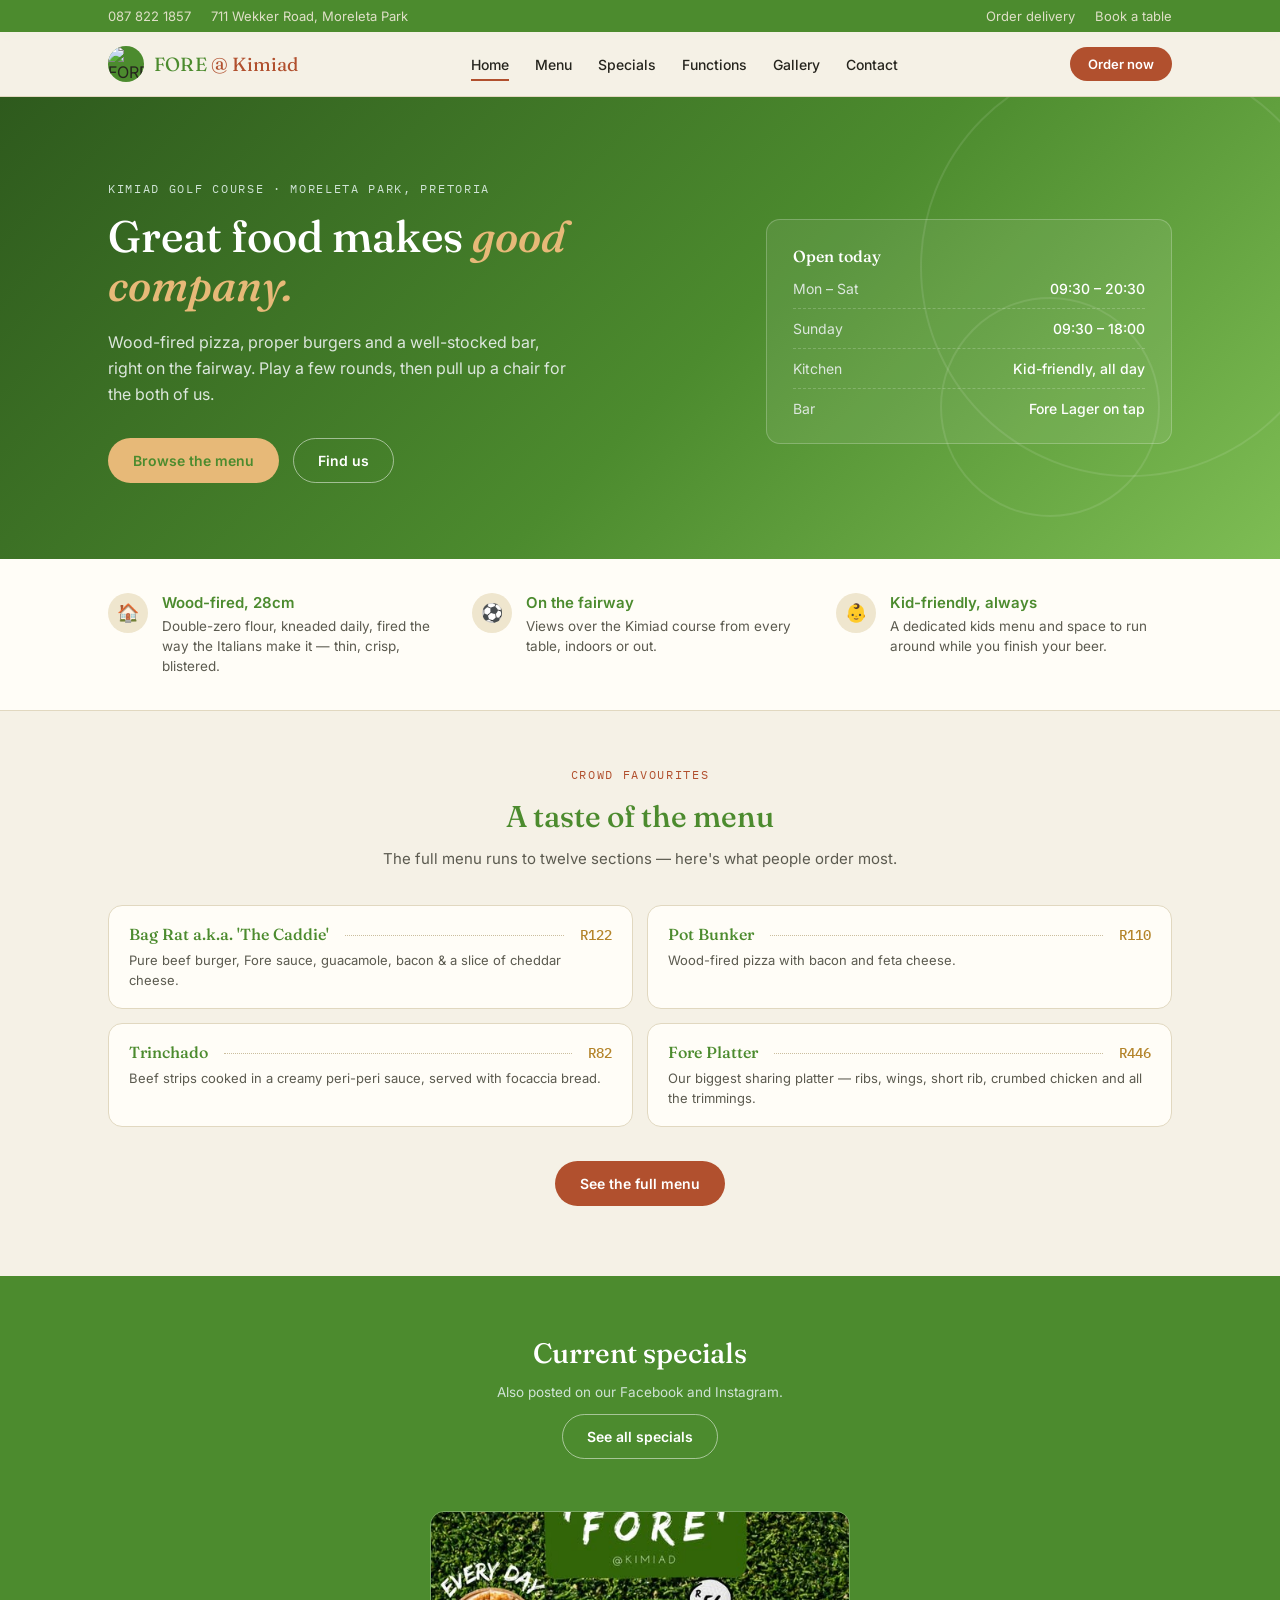
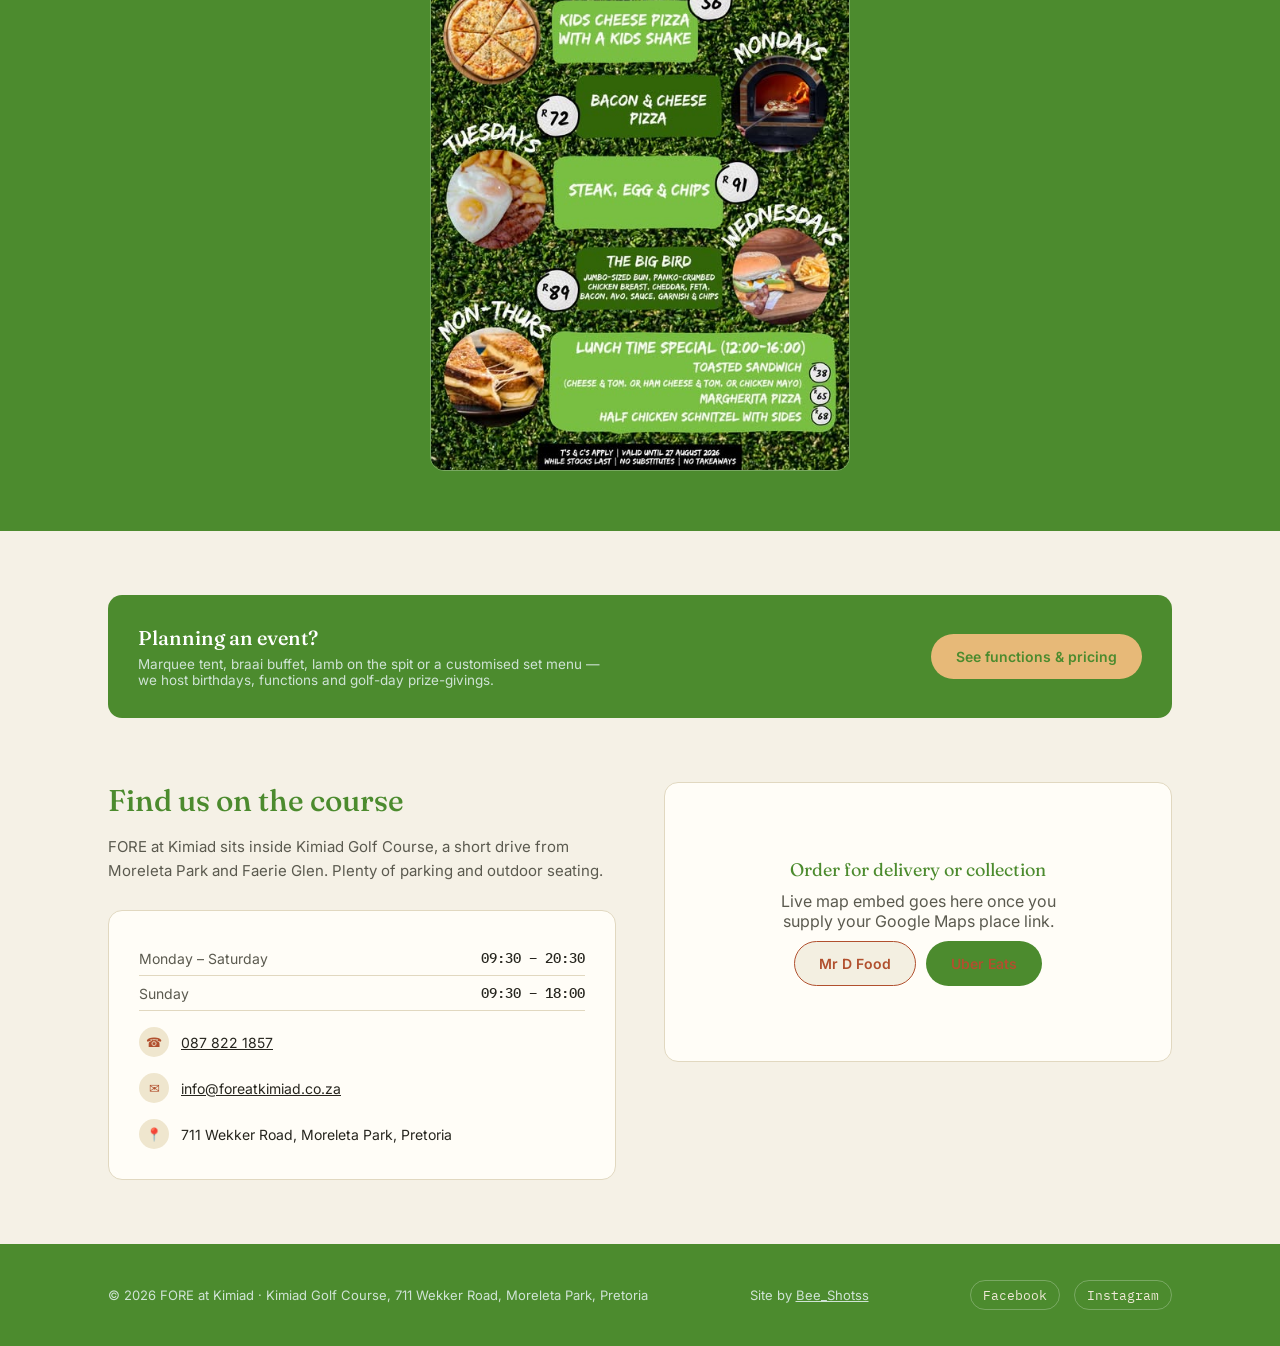
==== index.html @ 16adecd0 "Initial commit" ====
<!DOCTYPE html>
<html lang="en">
<head>
<meta charset="UTF-8">
<meta name="viewport" content="width=device-width, initial-scale=1.0">
<title>FORE at Kimiad — Golf course pub & grill, Moreleta Park</title>
<meta name="description" content="Wood-fired pizza, burgers and a full bar at FORE at Kimiad, inside Kimiad Golf Course, Moreleta Park, Pretoria.">
<link rel="preconnect" href="https://fonts.googleapis.com">
<link rel="preconnect" href="https://fonts.gstatic.com" crossorigin>
<link href="https://fonts.googleapis.com/css2?family=Fraunces:ital,opsz,wght@0,9..144,400;0,9..144,500;0,9..144,600;1,9..144,500&family=Inter:wght@400;500;600&family=IBM+Plex+Mono:wght@400;500&display=swap" rel="stylesheet">
<link rel="stylesheet" href="style.css">
</head>
<body>

<div class="topbar">
  <div class="wrap">
    <div class="topbar-links">
      <a href="tel:0878221857">087 822 1857</a>
      <a href="https://www.google.com/maps/place/711+Wekker+Road,+Moreleta+Park">711 Wekker Road, Moreleta Park</a>
    </div>
    <div class="topbar-links">
      <a href="contact.html#order">Order delivery</a>
      <a href="contact.html">Book a table</a>
    </div>
  </div>
</div>

<nav>
  <div class="wrap">
    <a class="brand" href="index.html">
      <img class="brand-mark" src="images/logo.png" alt="FORE at Kimiad logo">
      <span class="brand-name">FORE <span>@ Kimiad</span></span>
    </a>
    <ul class="navlinks">
      <li><a href="index.html" class="active">Home</a></li>
<li><a href="menu.html">Menu</a></li>
<li><a href="specials.html">Specials</a></li>
<li><a href="functions.html">Functions</a></li>
<li><a href="gallery.html">Gallery</a></li>
<li><a href="contact.html">Contact</a></li>

    </ul>
    <a class="nav-cta" href="contact.html#order">Order now</a>
  </div>
</nav>

<header class="hero">
  <div class="hero-flag"></div>
  <div class="hero-flag two"></div>
  <div class="wrap">
    <div>
      <div class="eyebrow">Kimiad Golf Course &middot; Moreleta Park, Pretoria</div>
      <h1>Great food makes <em>good company.</em></h1>
      <p>Wood-fired pizza, proper burgers and a well-stocked bar, right on the fairway. Play a few rounds, then pull up a chair for the both of us.</p>
      <div class="hero-ctas">
        <a class="btn btn-primary" href="menu.html">Browse the menu</a>
        <a class="btn btn-ghost" href="contact.html">Find us</a>
      </div>
    </div>
    <div class="hero-card">
      <h3>Open today</h3>
      <ul>
        <li>Mon &ndash; Sat <b>09:30 &ndash; 20:30</b></li>
        <li>Sunday <b>09:30 &ndash; 18:00</b></li>
        <li>Kitchen <b>Kid-friendly, all day</b></li>
        <li>Bar <b>Fore Lager on tap</b></li>
      </ul>
    </div>
  </div>
</header>

<section class="strip">
  <div class="wrap">
    <div class="strip-item">
      <div class="strip-ico">&#127968;</div>
      <div><h4>Wood-fired, 28cm</h4><p>Double-zero flour, kneaded daily, fired the way the Italians make it &mdash; thin, crisp, blistered.</p></div>
    </div>
    <div class="strip-item">
      <div class="strip-ico">&#9917;</div>
      <div><h4>On the fairway</h4><p>Views over the Kimiad course from every table, indoors or out.</p></div>
    </div>
    <div class="strip-item">
      <div class="strip-ico">&#128118;</div>
      <div><h4>Kid-friendly, always</h4><p>A dedicated kids menu and space to run around while you finish your beer.</p></div>
    </div>
  </div>
</section>

<section class="menu-section" style="padding-bottom:70px;">
  <div class="wrap">
    <div class="menu-head">
      <div class="eyebrow">Crowd favourites</div>
      <h2>A taste of the menu</h2>
      <p>The full menu runs to twelve sections &mdash; here's what people order most.</p>
    </div>
    <div class="card-grid" style="margin-top:34px;">
      <div class="dish"><div class="dish-top"><span class="dish-name">Bag Rat a.k.a. 'The Caddie'</span><span class="dish-leader"></span><span class="dish-price">R122</span></div><p class="dish-desc">Pure beef burger, Fore sauce, guacamole, bacon & a slice of cheddar cheese.</p></div>
      <div class="dish"><div class="dish-top"><span class="dish-name">Pot Bunker</span><span class="dish-leader"></span><span class="dish-price">R110</span></div><p class="dish-desc">Wood-fired pizza with bacon and feta cheese.</p></div>
      <div class="dish"><div class="dish-top"><span class="dish-name">Trinchado</span><span class="dish-leader"></span><span class="dish-price">R82</span></div><p class="dish-desc">Beef strips cooked in a creamy peri-peri sauce, served with focaccia bread.</p></div>
      <div class="dish"><div class="dish-top"><span class="dish-name">Fore Platter</span><span class="dish-leader"></span><span class="dish-price">R446</span></div><p class="dish-desc">Our biggest sharing platter &mdash; ribs, wings, short rib, crumbed chicken and all the trimmings.</p></div>
    </div>
    <div style="text-align:center;margin-top:34px;">
      <a class="btn btn-rust" href="menu.html">See the full menu</a>
    </div>
  </div>
</section>

<section class="specials" id="specials">
  <div class="wrap" style="justify-content:center;">
    <div class="specials-head">
      <h2>Current specials</h2>
      <p>Also posted on our Facebook and Instagram.</p>
      <a class="btn btn-ghost" href="specials.html">See all specials</a>
    </div>

    <img src="images/current-specials.jpg" alt="FORE @ Kimiad current specials board" style="max-width:420px;width:100%;border-radius:var(--radius);border:1px solid rgba(255,255,255,.25);">
  </div>
</section>

<section class="func-section" style="padding-bottom:0;">
  <div class="wrap">
    <div class="func-banner" style="margin-top:0;">
      <div>
        <h3>Planning an event?</h3>
        <p>Marquee tent, braai buffet, lamb on the spit or a customised set menu &mdash; we host birthdays, functions and golf-day prize-givings.</p>
      </div>
      <a class="btn btn-primary" href="functions.html">See functions &amp; pricing</a>
    </div>
  </div>
</section>

<section class="info" id="contact">
  <div class="wrap">
    <div>
      <h2>Find us on the course</h2>
      <p class="lead">FORE at Kimiad sits inside Kimiad Golf Course, a short drive from Moreleta Park and Faerie Glen. Plenty of parking and outdoor seating.</p>
      <div class="info-card">
        <table class="hours">
          <tr><td>Monday &ndash; Saturday</td><td>09:30 &ndash; 20:30</td></tr>
          <tr><td>Sunday</td><td>09:30 &ndash; 18:00</td></tr>
        </table>
        <div class="contact-row"><div class="contact-ico">&#9742;</div><a href="tel:0878221857">087 822 1857</a></div>
        <div class="contact-row"><div class="contact-ico">&#9993;</div><a href="mailto:info@foreatkimiad.co.za">info@foreatkimiad.co.za</a></div>
        <div class="contact-row"><div class="contact-ico">&#128205;</div><span>711 Wekker Road, Moreleta Park, Pretoria</span></div>
      </div>
    </div>
    <div class="map-block" id="order">
      <div style="font-family:'Fraunces',serif;font-size:18px;color:var(--green);">Order for delivery or collection</div>
      <p style="margin:0;max-width:280px;">Live map embed goes here once you supply your Google Maps place link.</p>
      <div style="display:flex;gap:10px;">
        <a href="https://www.mrdfood.com/" class="btn btn-mrd">Mr D Food</a>
        <a href="https://www.ubereats.com/za" class="btn btn-green">Uber Eats</a>
      </div>
    </div>
  </div>
</section>

<footer>
  <div class="wrap">
    <div>&copy; <span id="year"></span> FORE at Kimiad &middot; Kimiad Golf Course, 711 Wekker Road, Moreleta Park, Pretoria</div>
    <div>Site by <a href="https://baloyi.netlify.app/" target="_blank" rel="noopener noreferrer" style="color:var(--white);">Bee_Shotss</a></div>
    <div class="foot-social">
      <a href="http://facebook.com/ForeKimiad">Facebook</a>
      <a href="http://www.instagram.com/fore_at_kimiad/">Instagram</a>
    </div>
  </div>
</footer>
<script>
  document.getElementById("year").textContent = new Date().getFullYear();
</script>
</body>
</html>
---- style.css ----
:root{
  --bg:#F5F1E6;
  --card:#FFFDF7;
  --green:#4C8B2E;
  --green-light:#7EBD54;
  --green-deep:#2E5A1D;
  --rust:#B1502E;
  --gold:#B4842A;
  --ink:#26251E;
  --ink-soft:#5B5A4F;
  --border:#E1D8C0;
  --border-strong:#CBBE9E;
  --radius:14px;
}
*{box-sizing:border-box;}
html{scroll-behavior:smooth;}
body{
  margin:0;
  background:var(--bg);
  color:var(--ink);
  font-family:'Inter',sans-serif;
  -webkit-font-smoothing:antialiased;
}
img{max-width:100%;display:block;}
a{color:inherit;}
.wrap{max-width:1120px;margin:0 auto;padding:0 28px;}
h1,h2,h3{font-family:'Fraunces',serif;font-weight:500;margin:0;color:var(--green);}

/* ---------- Top bar ---------- */
.topbar{background:var(--green);color:#EFE9D8;font-size:13px;}
.topbar .wrap{display:flex;justify-content:space-between;align-items:center;padding-top:8px;padding-bottom:8px;flex-wrap:wrap;gap:6px;}
.topbar a{text-decoration:none;opacity:.9;}
.topbar a:hover{opacity:1;text-decoration:underline;}
.topbar-links{display:flex;gap:20px;flex-wrap:wrap;}

/* ---------- Nav ---------- */
nav{
  position:sticky;top:0;z-index:40;
  background:rgba(245,241,230,0.94);
  backdrop-filter:blur(6px);
  border-bottom:1px solid var(--border);
}
nav .wrap{display:flex;align-items:center;justify-content:space-between;padding-top:14px;padding-bottom:14px;}
.brand{display:flex;align-items:center;gap:10px;text-decoration:none;}
.brand-mark{width:36px;height:36px;border-radius:50%;object-fit:cover;flex-shrink:0;background:var(--green);}
.brand-name{font-family:'Fraunces',serif;font-size:19px;color:var(--green);letter-spacing:.2px;}
.brand-name span{color:var(--rust);}
.navlinks{display:flex;gap:26px;list-style:none;margin:0;padding:0;font-size:14px;font-weight:500;}
.navlinks a{text-decoration:none;color:var(--ink);padding:6px 0;border-bottom:2px solid transparent;}
.navlinks a:hover,.navlinks a.active{border-bottom-color:var(--rust);}
.nav-cta{background:var(--rust);color:#fff;padding:9px 18px;border-radius:30px;font-size:13px;font-weight:600;text-decoration:none;white-space:nowrap;}

/* ---------- Page header (non-hero pages) ---------- */
.page-header{background:linear-gradient(135deg,var(--green-deep) 0%, var(--green) 55%, var(--green-light) 100%);color:#F3EFE1;padding:56px 0 48px;}
.page-header .eyebrow{font-family:'IBM Plex Mono',monospace;font-size:12px;letter-spacing:.14em;text-transform:uppercase;color:#CFE3D5;margin-bottom:12px;}
.page-header h1{color:#fff;font-size:36px;}
.page-header p{color:#DCE7DD;max-width:560px;margin-top:12px;font-size:15px;line-height:1.6;}

/* ---------- Hero (home) ---------- */
.hero{position:relative;overflow:hidden;background:linear-gradient(135deg,var(--green-deep) 0%, var(--green) 55%, var(--green-light) 100%);color:#F3EFE1;}
.hero .wrap{position:relative;z-index:2;padding-top:84px;padding-bottom:76px;display:grid;grid-template-columns:1.2fr .8fr;gap:48px;align-items:center;}
.hero-flag{position:absolute;opacity:.10;right:-60px;top:-40px;width:420px;height:420px;border:2px solid #fff;border-radius:50%;}
.hero-flag.two{right:120px;top:200px;width:220px;height:220px;}
.eyebrow{font-family:'IBM Plex Mono',monospace;font-size:12px;letter-spacing:.14em;text-transform:uppercase;color:#CFE3D5;margin-bottom:16px;}
.hero h1{color:#fff;font-size:44px;line-height:1.12;max-width:520px;}
.hero h1 em{font-style:italic;color:#E7B978;}
.hero p{margin-top:18px;font-size:16px;line-height:1.65;max-width:460px;color:#DCE7DD;}
.hero-ctas{display:flex;gap:14px;margin-top:30px;flex-wrap:wrap;}
.btn{display:inline-flex;align-items:center;gap:8px;padding:13px 24px;border-radius:30px;font-weight:600;font-size:14px;text-decoration:none;border:1.5px solid transparent;transition:transform .15s ease;cursor:pointer;}
.btn:hover{transform:translateY(-1px);}
.btn-primary{background:#E7B978;color:var(--green);}
.btn-ghost{border-color:rgba(255,255,255,.5);color:#fff;}
.btn-rust{background:var(--rust);color:#fff;}
.btn-green{background:var(--green);color:#fff;}
.btn-mrd{background:#F3EFE1;color:var(--green);border:1.5px solid var(--rust);}
.hero-card{background:rgba(255,255,255,.08);border:1px solid rgba(255,255,255,.22);border-radius:var(--radius);padding:26px;font-size:14px;}
.hero-card h3{color:#fff;font-size:16px;margin-bottom:14px;}
.hero-card ul{list-style:none;margin:0;padding:0;display:flex;flex-direction:column;gap:11px;}
.hero-card li{display:flex;justify-content:space-between;gap:12px;color:#DCE7DD;border-bottom:1px dashed rgba(255,255,255,.2);padding-bottom:11px;}
.hero-card li:last-child{border-bottom:none;padding-bottom:0;}
.hero-card li b{color:#fff;font-weight:500;}

/* ---------- Strip ---------- */
.strip{background:var(--card);border-bottom:1px solid var(--border);}
.strip .wrap{display:grid;grid-template-columns:repeat(3,1fr);gap:28px;padding-top:34px;padding-bottom:34px;}
.strip-item{display:flex;gap:14px;align-items:flex-start;}
.strip-ico{width:40px;height:40px;border-radius:50%;background:#EFE6CE;color:var(--rust);display:flex;align-items:center;justify-content:center;font-size:18px;flex-shrink:0;font-family:'Fraunces',serif;}
.strip-item h4{margin:0 0 4px;font-size:15px;font-weight:600;color:var(--green);font-family:'Inter',sans-serif;}
.strip-item p{margin:0;font-size:13.5px;color:var(--ink-soft);line-height:1.5;}

/* ---------- Menu section ---------- */
.menu-section{padding:56px 0 90px;}
.menu-head{text-align:center;max-width:600px;margin:0 auto 10px;}
.menu-head .eyebrow{color:var(--rust);text-align:center;justify-content:center;}
.menu-head h2{font-size:30px;margin-top:8px;}
.menu-head p{color:var(--ink-soft);margin-top:12px;font-size:15px;line-height:1.6;}

.tab-bar-outer{position:sticky;top:64px;z-index:30;background:var(--bg);padding:26px 0 18px;border-bottom:1px solid var(--border);}
.tab-bar{display:flex;gap:8px;overflow-x:auto;padding-bottom:4px;scrollbar-width:none;}
.tab-bar::-webkit-scrollbar{display:none;}
.tab-btn{
  flex:0 0 auto;
  font-family:'IBM Plex Mono',monospace;
  font-size:12.5px;
  background:var(--card);
  border:1px solid var(--border-strong);
  color:var(--ink-soft);
  padding:9px 16px;
  border-radius:30px;
  cursor:pointer;
  white-space:nowrap;
  transition:all .15s ease;
}
.tab-btn .n{color:var(--rust);margin-right:6px;}
.tab-btn:hover{border-color:var(--rust);color:var(--ink);}
.tab-btn.active{background:var(--green);border-color:var(--green);color:#F3EFE1;}
.tab-btn.active .n{color:#E7B978;}

.panel{display:none;}
.panel.active{display:block;animation:fade .25s ease;}
@keyframes fade{from{opacity:0;transform:translateY(4px);}to{opacity:1;transform:translateY(0);}}

.panel-intro{margin-bottom:22px;}
.panel-intro h3{font-size:22px;}
.panel-intro p{font-size:13.5px;color:var(--ink-soft);font-family:'Inter',sans-serif;margin-top:6px;max-width:640px;line-height:1.55;}

.sub-head{font-family:'Fraunces',serif;font-size:16px;color:var(--green);margin:30px 0 12px;}
.sub-head:first-child{margin-top:0;}

.card-grid{display:grid;grid-template-columns:1fr 1fr;gap:14px;}
.dish{
  background:var(--card);
  border:1px solid var(--border);
  border-radius:var(--radius);
  padding:18px 20px;
}
.dish-top{display:flex;justify-content:space-between;align-items:baseline;gap:12px;}
.dish-name{font-family:'Fraunces',serif;font-size:16px;color:var(--green);font-weight:500;}
.dish-leader{flex:1;border-bottom:1.5px dotted var(--border-strong);margin:0 4px;transform:translateY(-4px);}
.dish-price{font-family:'IBM Plex Mono',monospace;font-size:14px;color:var(--gold);font-weight:500;white-space:nowrap;}
.dish-desc{margin:7px 0 0;font-size:13px;color:var(--ink-soft);line-height:1.5;}
.dish-tags{margin-top:9px;display:flex;gap:6px;flex-wrap:wrap;}
.tag{font-size:10px;font-family:'IBM Plex Mono',monospace;letter-spacing:.03em;text-transform:uppercase;padding:3px 8px;border-radius:20px;background:#EFE6CE;color:var(--rust);}
.tag.new{background:#E7B978;color:#5C3A0E;}

/* simple list rows (drinks) */
.line-list{display:grid;grid-template-columns:1fr 1fr;gap:0 40px;}
.line-row{display:flex;justify-content:space-between;align-items:baseline;gap:10px;padding:9px 0;border-bottom:1px solid var(--border);font-size:13.5px;}
.line-row span:first-child{color:var(--ink);}
.line-row span:last-child{font-family:'IBM Plex Mono',monospace;color:var(--gold);white-space:nowrap;}

.note{margin-top:26px;font-size:12.5px;color:var(--ink-soft);border-left:2px solid var(--rust);padding-left:12px;}

/* ---------- Specials ---------- */
.specials{background:var(--green);color:#F3EFE1;padding:60px 0;}
.specials .wrap{display:flex;flex-direction:column;align-items:center;gap:22px;}
.special-card{border:1px solid rgba(255,255,255,.2);border-radius:var(--radius);padding:22px;}
.special-card .day{font-family:'IBM Plex Mono',monospace;font-size:12px;color:#E7B978;text-transform:uppercase;letter-spacing:.08em;}
.special-card h4{color:#fff;font-family:'Fraunces',serif;font-weight:500;font-size:18px;margin:10px 0 8px;}
.special-card p{margin:0;font-size:13.5px;color:#D9E4DA;line-height:1.55;}
.specials-head{display:flex;flex-direction:column;align-items:center;text-align:center;margin-bottom:30px;gap:14px;}
.specials-head h2{color:#fff;font-size:28px;}
.specials-head p{color:#CFE3D5;margin:0;font-size:13.5px;}

/* ---------- Functions ---------- */
.func-section{padding:64px 0;}
.func-grid{display:grid;grid-template-columns:repeat(3,1fr);gap:18px;margin-top:30px;}
.func-card{background:var(--card);border:1px solid var(--border);border-radius:var(--radius);padding:22px;}
.func-card .pill{display:inline-block;font-family:'IBM Plex Mono',monospace;font-size:11px;text-transform:uppercase;letter-spacing:.04em;background:#E4EBDD;color:#4C6B3B;padding:4px 10px;border-radius:20px;margin-bottom:12px;}
.func-card h4{font-size:17px;margin-bottom:6px;}
.func-card .price{font-family:'IBM Plex Mono',monospace;color:var(--gold);font-size:14px;margin-bottom:10px;}
.func-card p{font-size:13.5px;color:var(--ink-soft);line-height:1.55;margin:0;}
.func-banner{background:var(--green);color:#F3EFE1;border-radius:var(--radius);padding:30px;margin-top:38px;display:flex;justify-content:space-between;align-items:center;gap:20px;flex-wrap:wrap;}
.func-banner h3{color:#fff;font-size:20px;}
.func-banner p{margin:6px 0 0;color:#CFE3D5;font-size:13.5px;max-width:480px;}

/* ---------- Gallery ---------- */
.gallery-grid{display:grid;grid-template-columns:repeat(3,1fr);gap:14px;margin-top:34px;}
.gallery-tile{aspect-ratio:1/1;border-radius:var(--radius);background:var(--card);border:1px solid var(--border-strong);position:relative;overflow:hidden;color:#fff;font-size:12.5px;text-align:center;}
.gallery-tile img{width:100%;height:100%;display:block;object-fit:cover;}
.gallery-caption{position:absolute;right:0;bottom:0;left:0;padding:12px 10px 10px;background:linear-gradient(transparent,rgba(0,0,0,.78));font-weight:500;}

/* ---------- Info / location ---------- */
.info{padding:64px 0;}
.info .wrap{display:grid;grid-template-columns:1fr 1fr;gap:48px;align-items:start;}
.info h2{font-size:30px;margin-bottom:16px;}
.info p.lead{color:var(--ink-soft);font-size:15px;line-height:1.65;margin-bottom:26px;}
.hours{width:100%;border-collapse:collapse;font-size:14px;}
.hours td{padding:8px 0;border-bottom:1px solid var(--border);}
.hours td:first-child{color:var(--ink-soft);}
.hours td:last-child{text-align:right;font-family:'IBM Plex Mono',monospace;font-weight:500;}
.info-card{background:var(--card);border:1px solid var(--border);border-radius:var(--radius);padding:30px;}
.map-block{background:var(--card);border:1px solid var(--border);border-radius:var(--radius);min-height:280px;display:flex;align-items:center;justify-content:center;flex-direction:column;gap:10px;color:var(--ink-soft);text-align:center;padding:20px;}
.map-block a{color:var(--rust);font-weight:600;text-decoration:none;}
.contact-row{display:flex;gap:12px;align-items:center;margin-top:16px;font-size:14px;}
.contact-ico{width:30px;height:30px;border-radius:50%;background:#EFE6CE;color:var(--rust);display:flex;align-items:center;justify-content:center;font-size:13px;flex-shrink:0;}

form.contact-form{display:flex;flex-direction:column;gap:14px;}
form.contact-form input,form.contact-form textarea,form.contact-form select{
  font-family:'Inter',sans-serif;
  font-size:14px;
  padding:12px 14px;
  border:1px solid var(--border-strong);
  border-radius:8px;
  background:#fff;
  color:var(--ink);
}
form.contact-form label{font-size:12.5px;color:var(--ink-soft);margin-bottom:4px;display:block;}
form.contact-form textarea{resize:vertical;min-height:100px;}

/* ---------- Footer ---------- */
footer{background:var(--green);color:#CFE3D5;padding:36px 0;}
footer .wrap{display:flex;justify-content:space-between;align-items:center;flex-wrap:wrap;gap:14px;font-size:13px;}
.foot-social{display:flex;gap:14px;}
.foot-social a{color:#EFE9D8;text-decoration:none;font-family:'IBM Plex Mono',monospace;font-size:12.5px;border:1px solid rgba(255,255,255,.25);padding:6px 12px;border-radius:20px;}

@media (max-width: 860px){
  .navlinks{display:none;}
  .hero .wrap{grid-template-columns:1fr;padding-top:52px;padding-bottom:52px;}
  .hero h1{font-size:32px;}
  .strip .wrap{grid-template-columns:1fr;gap:20px;}
  .card-grid,.line-list{grid-template-columns:1fr;}
  .info .wrap{grid-template-columns:1fr;}
  .func-grid{grid-template-columns:1fr;}
  .gallery-grid{grid-template-columns:repeat(2,1fr);}
  .tab-bar-outer{top:0;}
}
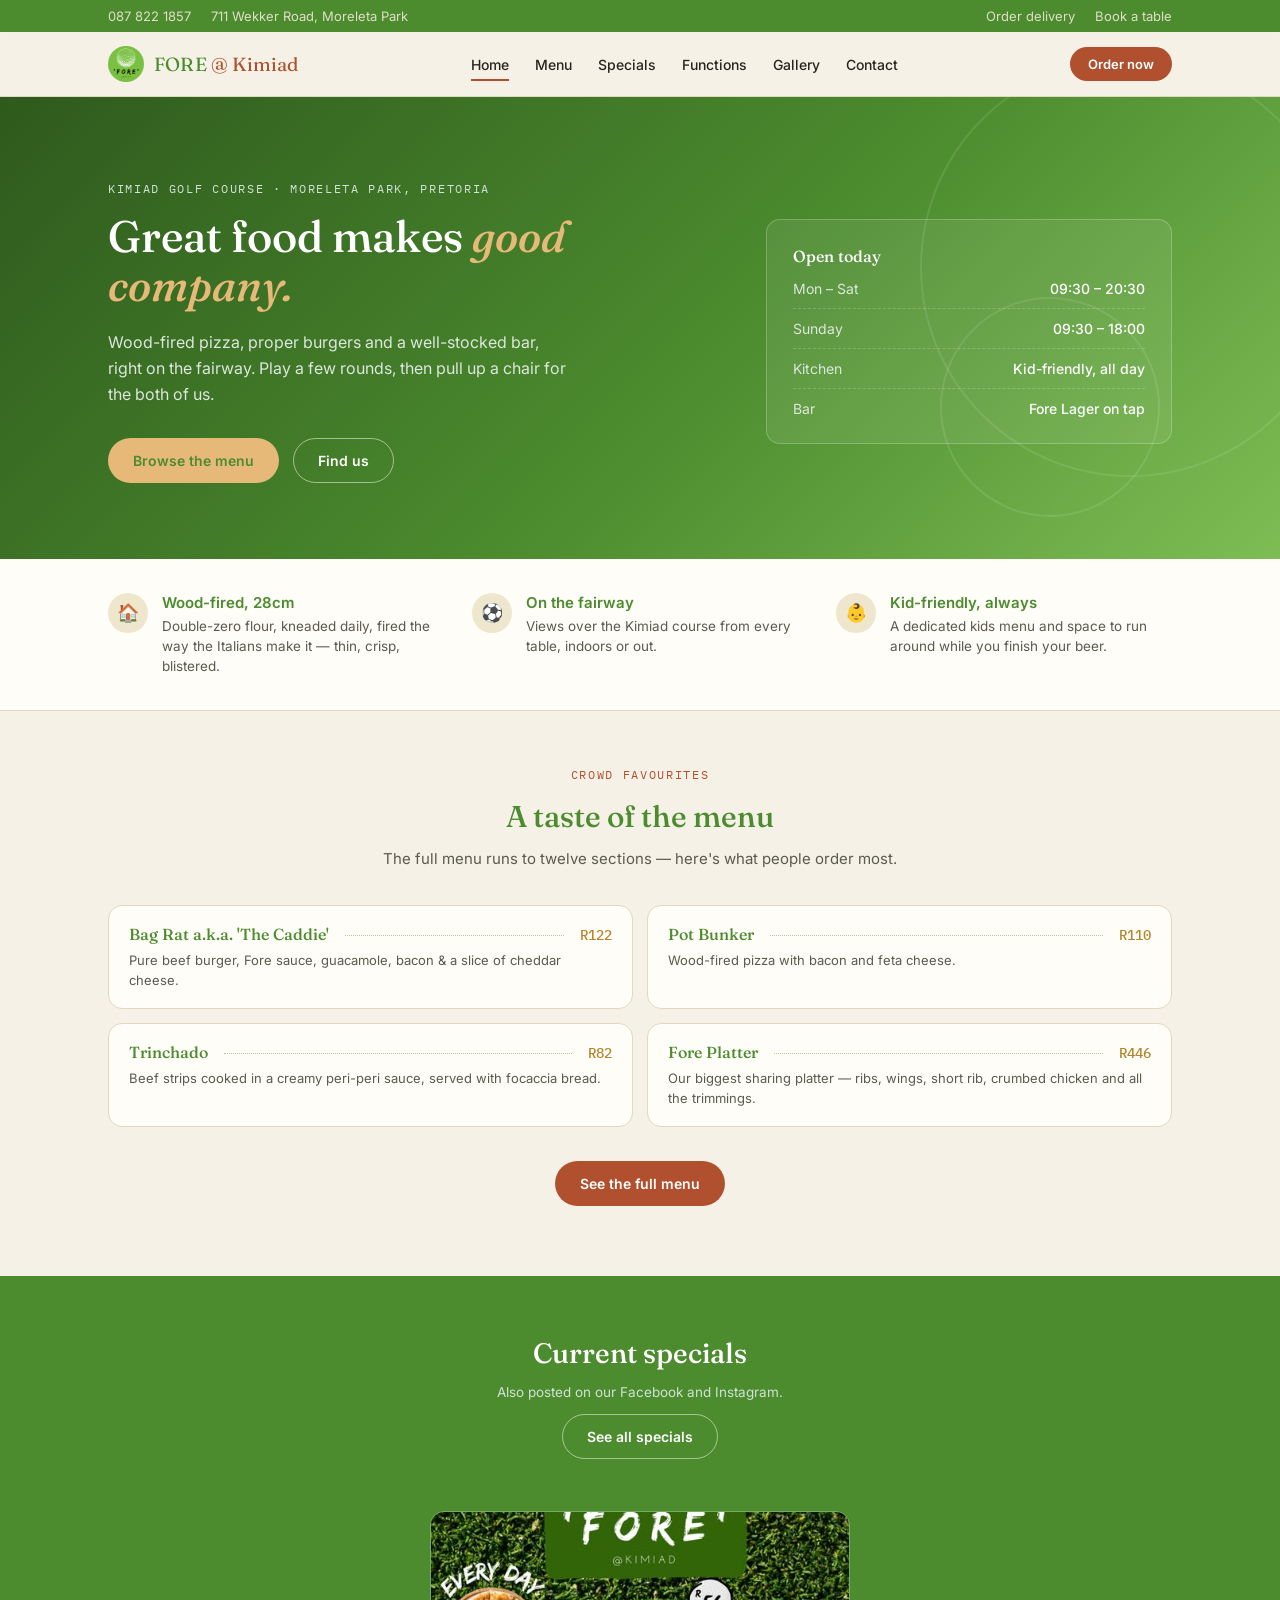
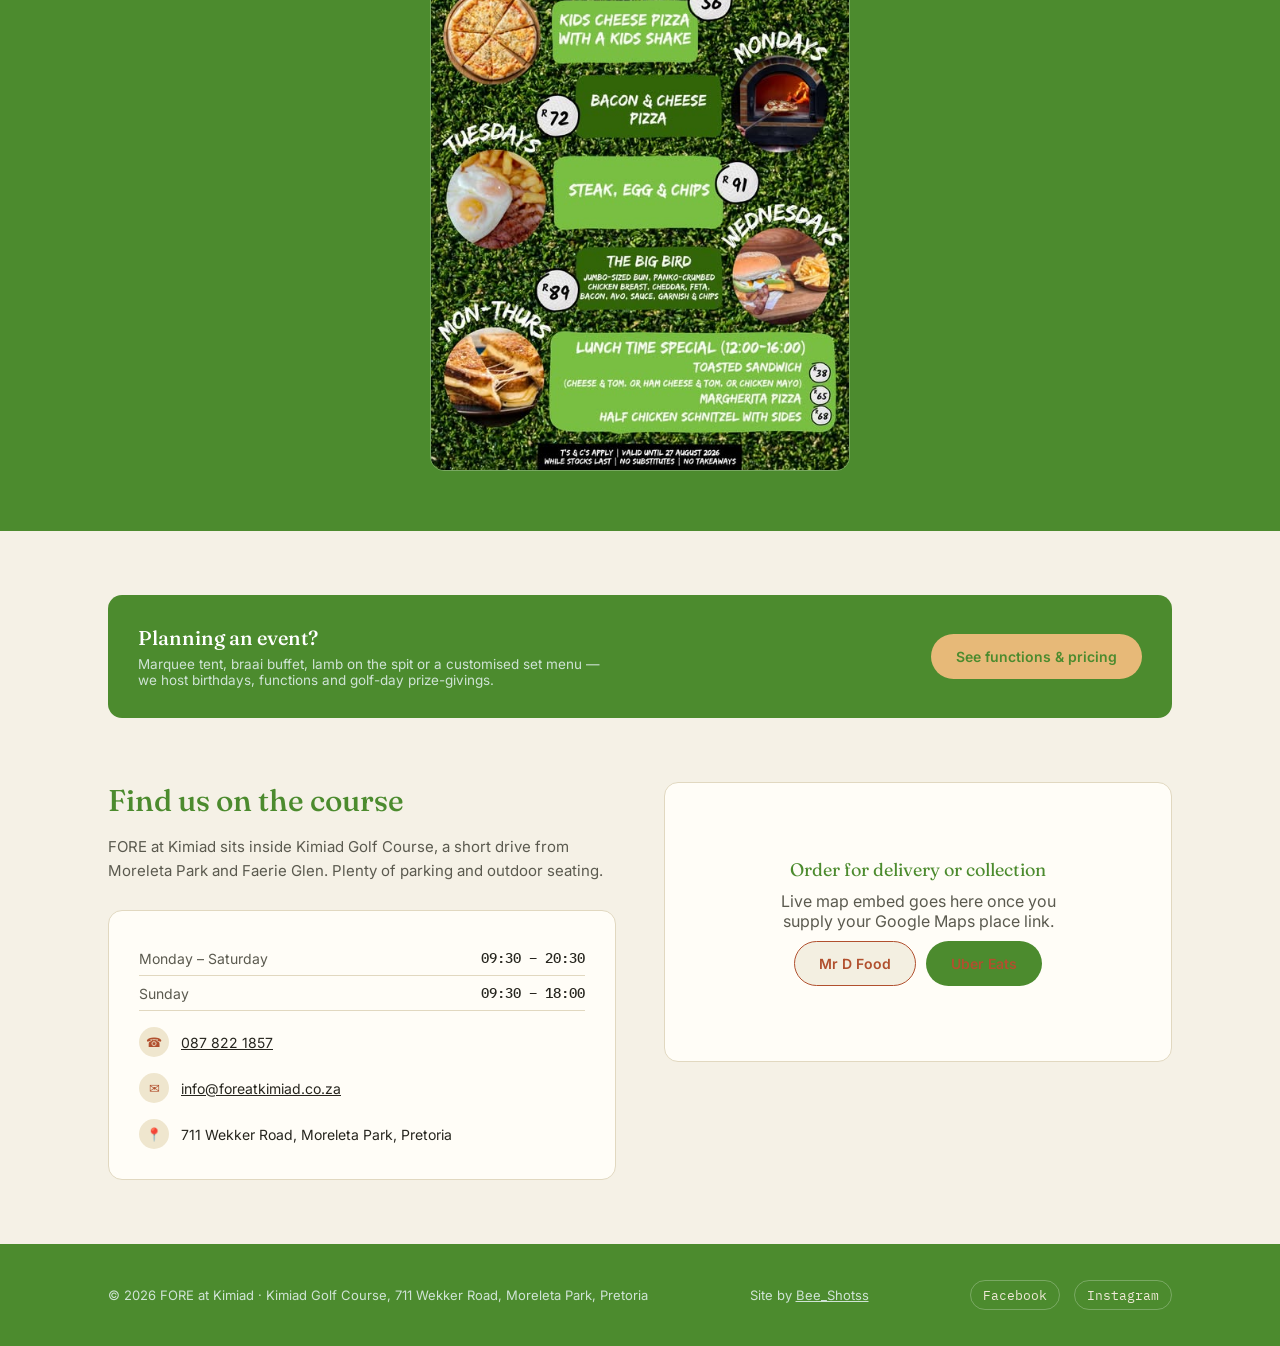
==== commit e4c3617d: "Update" ====
--- a/index.html
+++ b/index.html
@@ -28,7 +28,7 @@
 <nav>
   <div class="wrap">
     <a class="brand" href="index.html">
-      <img class="brand-mark" src="images/logo.png" alt="FORE at Kimiad logo">
+      <img class="brand-mark" src="images/Logo.png" alt="FORE at Kimiad logo">
       <span class="brand-name">FORE <span>@ Kimiad</span></span>
     </a>
     <ul class="navlinks">
--- a/style.css
+++ b/style.css
@@ -215,7 +215,18 @@
 .foot-social a{color:#EFE9D8;text-decoration:none;font-family:'IBM Plex Mono',monospace;font-size:12.5px;border:1px solid rgba(255,255,255,.25);padding:6px 12px;border-radius:20px;}
 
 @media (max-width: 860px){
-  .navlinks{display:none;}
+  nav .wrap{flex-wrap:wrap;}
+  .navlinks{
+    display:grid;
+    grid-template-columns:repeat(2,minmax(0,1fr));
+    width:100%;
+    order:3;
+    gap:0 18px;
+    margin-top:12px;
+    padding-top:10px;
+    border-top:1px solid var(--border);
+  }
+  .navlinks a{display:block;padding:8px 0;}
   .hero .wrap{grid-template-columns:1fr;padding-top:52px;padding-bottom:52px;}
   .hero h1{font-size:32px;}
   .strip .wrap{grid-template-columns:1fr;gap:20px;}
